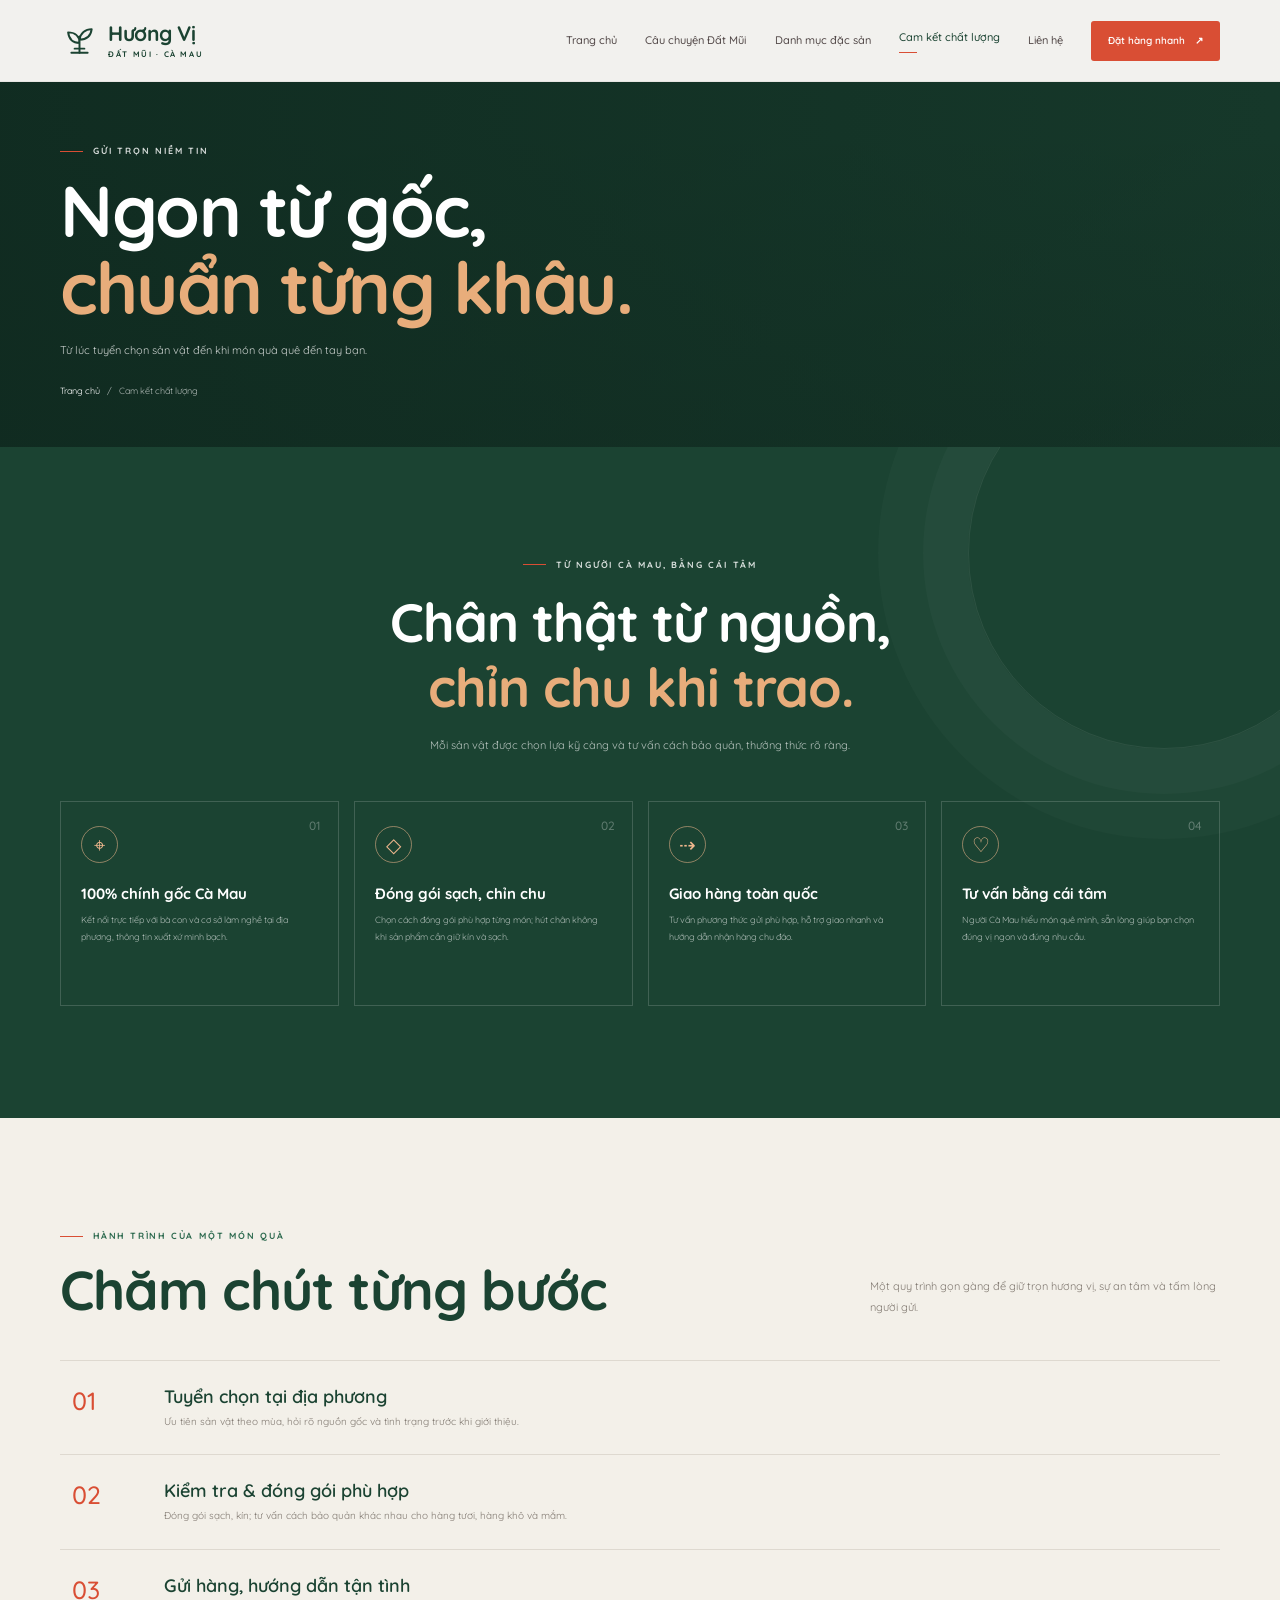
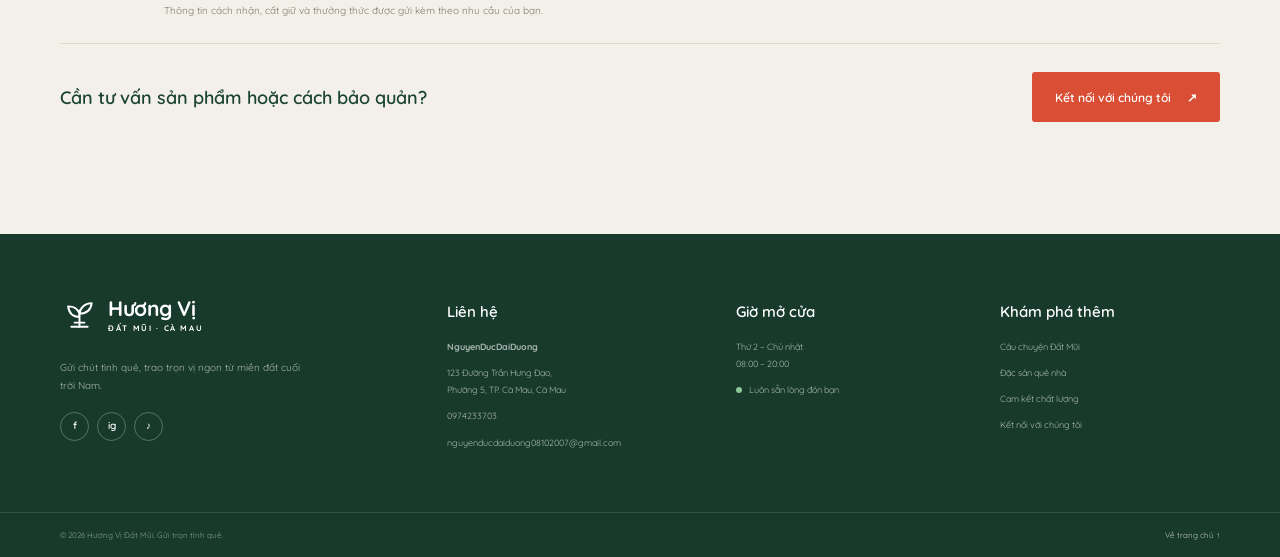
==== quality.html @ 9d228eef "tao du an" ====
<!DOCTYPE html>
<html lang="vi">
<head>
  <meta charset="UTF-8"><meta name="viewport" content="width=device-width, initial-scale=1.0"><meta name="theme-color" content="#1b4332">
  <meta name="description" content="Tìm hiểu tiêu chí chọn đặc sản, đóng gói và giao hàng của Hương Vị Đất Mũi.">
  <title>Cam kết chất lượng — Hương Vị Đất Mũi</title>
  <link rel="preconnect" href="https://fonts.googleapis.com"><link rel="preconnect" href="https://fonts.gstatic.com" crossorigin>
  <link href="https://fonts.googleapis.com/css2?family=Quicksand:wght@400;500;600;700&display=swap" rel="stylesheet">
  <link rel="stylesheet" href="Styles/style.css"><script src="Scripts/script.js" defer></script>
</head>
<body>
  <a class="skip-link" href="#main-content">Bỏ qua điều hướng</a>
  <header class="site-header" id="top"><div class="container header-inner">
    <a class="brand" href="index.html" aria-label="Hương Vị Đất Mũi - Trang chủ"><span class="brand-mark" aria-hidden="true"><svg viewBox="0 0 48 48" fill="none"><path d="M24 39V19M24 27c-8 0-13-5-14-13 8 0 14 4 14 13ZM24 23c1-8 7-13 15-13-1 8-6 13-15 13Z" stroke="currentColor" stroke-width="2.4" stroke-linecap="round" stroke-linejoin="round"/><path d="M14 39h20M18 34h12" stroke="currentColor" stroke-width="2.4" stroke-linecap="round"/></svg></span><span class="brand-copy"><strong>Hương Vị</strong><small>ĐẤT MŨI · CÀ MAU</small></span></a>
    <button class="menu-toggle" type="button" aria-label="Mở menu điều hướng" aria-expanded="false" aria-controls="primary-navigation"><span></span><span></span><span></span></button>
    <nav class="primary-nav" id="primary-navigation" aria-label="Điều hướng chính"><a href="index.html" data-nav="home">Trang chủ</a><a href="story.html" data-nav="story">Câu chuyện Đất Mũi</a><a href="products.html" data-nav="products">Danh mục đặc sản</a><a href="quality.html" data-nav="quality">Cam kết chất lượng</a><a href="contact.html" data-nav="contact">Liên hệ</a><a class="button button-small button-accent nav-cta" href="contact.html">Đặt hàng nhanh <span aria-hidden="true">↗</span></a></nav>
  </div></header>
  <main id="main-content">
    <section class="page-banner quality-banner"><div class="container page-banner-content"><p class="eyebrow eyebrow-light"><span></span> GỬI TRỌN NIỀM TIN</p><h1>Ngon từ gốc,<br><em>chuẩn từng khâu.</em></h1><p>Từ lúc tuyển chọn sản vật đến khi món quà quê đến tay bạn.</p><div class="breadcrumbs"><a href="index.html">Trang chủ</a><span> / </span><span>Cam kết chất lượng</span></div></div></section>
    <section class="promise-section section-pad"><div class="container">
      <div class="promise-heading reveal"><p class="eyebrow eyebrow-light"><span></span> TỪ NGƯỜI CÀ MAU, BẰNG CÁI TÂM</p><h2>Chân thật từ nguồn,<br><em>chỉn chu khi trao.</em></h2><p>Mỗi sản vật được chọn lựa kỹ càng và tư vấn cách bảo quản, thưởng thức rõ ràng.</p></div>
      <div class="promise-grid">
        <article class="promise-card reveal"><span class="promise-number">01</span><span class="promise-icon" aria-hidden="true">⌖</span><h3>100% chính gốc Cà Mau</h3><p>Kết nối trực tiếp với bà con và cơ sở làm nghề tại địa phương, thông tin xuất xứ minh bạch.</p></article>
        <article class="promise-card reveal"><span class="promise-number">02</span><span class="promise-icon" aria-hidden="true">◇</span><h3>Đóng gói sạch, chỉn chu</h3><p>Chọn cách đóng gói phù hợp từng món; hút chân không khi sản phẩm cần giữ kín và sạch.</p></article>
        <article class="promise-card reveal"><span class="promise-number">03</span><span class="promise-icon" aria-hidden="true">⇢</span><h3>Giao hàng toàn quốc</h3><p>Tư vấn phương thức gửi phù hợp, hỗ trợ giao nhanh và hướng dẫn nhận hàng chu đáo.</p></article>
        <article class="promise-card reveal"><span class="promise-number">04</span><span class="promise-icon" aria-hidden="true">♡</span><h3>Tư vấn bằng cái tâm</h3><p>Người Cà Mau hiểu món quê mình, sẵn lòng giúp bạn chọn đúng vị ngon và đúng nhu cầu.</p></article>
      </div>
    </div></section>
    <section class="packing-section section-pad"><div class="container">
      <div class="section-heading reveal"><div><p class="eyebrow"><span></span> HÀNH TRÌNH CỦA MỘT MÓN QUÀ</p><h2>Chăm chút từng bước</h2></div><p class="section-intro">Một quy trình gọn gàng để giữ trọn hương vị, sự an tâm và tấm lòng người gửi.</p></div>
      <div class="packing-steps">
        <article class="packing-step reveal"><span>01</span><div><h3>Tuyển chọn tại địa phương</h3><p>Ưu tiên sản vật theo mùa, hỏi rõ nguồn gốc và tình trạng trước khi giới thiệu.</p></div></article>
        <article class="packing-step reveal"><span>02</span><div><h3>Kiểm tra &amp; đóng gói phù hợp</h3><p>Đóng gói sạch, kín; tư vấn cách bảo quản khác nhau cho hàng tươi, hàng khô và mắm.</p></div></article>
        <article class="packing-step reveal"><span>03</span><div><h3>Gửi hàng, hướng dẫn tận tình</h3><p>Thông tin cách nhận, cất giữ và thưởng thức được gửi kèm theo nhu cầu của bạn.</p></div></article>
      </div>
      <div class="quality-cta reveal"><p>Cần tư vấn sản phẩm hoặc cách bảo quản?</p><a class="button button-accent" href="contact.html">Kết nối với chúng tôi <span aria-hidden="true">↗</span></a></div>
    </div></section>
  </main>
  <footer class="site-footer"><div class="container footer-main">
    <div class="footer-brand"><a class="brand brand-footer" href="index.html"><span class="brand-mark" aria-hidden="true"><svg viewBox="0 0 48 48" fill="none"><path d="M24 39V19M24 27c-8 0-13-5-14-13 8 0 14 4 14 13ZM24 23c1-8 7-13 15-13-1 8-6 13-15 13Z" stroke="currentColor" stroke-width="2.4" stroke-linecap="round" stroke-linejoin="round"/><path d="M14 39h20M18 34h12" stroke="currentColor" stroke-width="2.4" stroke-linecap="round"/></svg></span><span class="brand-copy"><strong>Hương Vị</strong><small>ĐẤT MŨI · CÀ MAU</small></span></a><p>Gửi chút tình quê, trao trọn vị ngon từ miền đất cuối trời Nam.</p><div class="social-links" aria-label="Mạng xã hội"><a href="https://www.facebook.com/" aria-label="Facebook" target="_blank" rel="noopener noreferrer">f</a><a href="https://www.instagram.com/" aria-label="Instagram" target="_blank" rel="noopener noreferrer">ig</a><a href="https://www.tiktok.com/" aria-label="TikTok" target="_blank" rel="noopener noreferrer">♪</a></div></div>
    <div class="footer-info"><h3>Liên hệ</h3><p><strong>NguyenDucDaiDuong</strong></p><p>123 Đường Trần Hưng Đạo,<br>Phường 5, TP. Cà Mau, Cà Mau</p><a href="tel:0974233703">0974233703</a><a href="mailto:nguyenducdaiduong08102007@gmail.com">nguyenducdaiduong08102007@gmail.com</a></div><div class="footer-info"><h3>Giờ mở cửa</h3><p>Thứ 2 – Chủ nhật<br>08:00 – 20:00</p><span class="open-status"><i></i> Luôn sẵn lòng đón bạn</span></div>
    <div class="footer-info footer-links"><h3>Khám phá thêm</h3><a href="story.html">Câu chuyện Đất Mũi</a><a href="products.html">Đặc sản quê nhà</a><a href="quality.html">Cam kết chất lượng</a><a href="contact.html">Kết nối với chúng tôi</a></div>
  </div><div class="footer-bottom"><div class="container"><span>© <span class="current-year">2026</span> Hương Vị Đất Mũi. Gửi trọn tình quê.</span><a href="index.html">Về trang chủ ↑</a></div></div></footer>
</body>
</html>
---- Styles/style.css ----
:root {
  --forest: #1b4332;
  --forest-mid: #2d6a4f;
  --forest-light: #e9f0e9;
  --accent: #d94e34;
  --accent-dark: #bd3d28;
  --cream: #faf8f5;
  --paper: #fffdfa;
  --ink: #3d2c2e;
  --muted: #827a72;
  --line: #e9e3da;
  --serif: "Quicksand", sans-serif;
  --sans: "Quicksand", sans-serif;
  --container: 1160px;
}

* { box-sizing: border-box; }
html { scroll-behavior: smooth; scroll-padding-top: 84px; }
body { margin: 0; background: var(--cream); color: var(--ink); font-family: var(--sans); font-size: 14px; line-height: 1.75; -webkit-font-smoothing: antialiased; }
body.modal-open { overflow: hidden; }
img { display: block; max-width: 100%; }
a { color: inherit; text-decoration: none; }
button, input, select, textarea { font: inherit; }
button, a { -webkit-tap-highlight-color: transparent; }
button:focus-visible, a:focus-visible, input:focus-visible, select:focus-visible, textarea:focus-visible { outline: 3px solid rgba(217, 78, 52, .45); outline-offset: 3px; }
.container { width: min(var(--container), calc(100% - 64px)); margin-inline: auto; }
.section-pad { padding-block: 112px; }
.skip-link { position: fixed; top: 10px; left: 10px; z-index: 200; padding: 10px 16px; transform: translateY(-150%); color: white; background: var(--forest); border-radius: 4px; }
.skip-link:focus { transform: translateY(0); }

.site-header { position: fixed; z-index: 30; inset: 0 0 auto; height: 82px; background: rgba(250, 248, 245, .97); border-bottom: 1px solid rgba(61, 44, 46, .06); transition: background .3s ease, box-shadow .3s ease, height .3s ease; }
.site-header.is-scrolled { height: 72px; background: rgba(250, 248, 245, .97); box-shadow: 0 6px 28px rgba(27, 67, 50, .09); backdrop-filter: blur(14px); }
.header-inner { height: 100%; display: flex; align-items: center; justify-content: space-between; }
.brand { display: inline-flex; align-items: center; gap: 9px; color: var(--forest); flex-shrink: 0; }
.brand-mark { width: 39px; height: 39px; display: grid; place-items: center; }
.brand-mark svg { width: 100%; height: 100%; }
.brand-copy { display: flex; flex-direction: column; line-height: 1.08; }
.brand-copy strong { font-family: var(--serif); font-size: 21px; font-weight: 700; letter-spacing: -.5px; }
.brand-copy small { margin-top: 5px; font-size: 8px; font-weight: 700; letter-spacing: 1.65px; }
.primary-nav { display: flex; align-items: center; gap: clamp(16px, 2.2vw, 32px); }
.primary-nav > a:not(.button) { color: #514747; font-size: 11px; font-weight: 500; transition: color .2s ease; white-space: nowrap; }
.primary-nav > a:not(.button):hover { color: var(--accent); }
.button { min-height: 50px; display: inline-flex; align-items: center; justify-content: center; gap: 16px; padding: 0 22px; border: 1px solid transparent; border-radius: 3px; font-size: 12px; font-weight: 600; transition: transform .2s ease, background .2s ease, box-shadow .2s ease; cursor: pointer; }
.button:hover { transform: translateY(-2px); box-shadow: 0 8px 20px rgba(40, 35, 29, .13); }
.button-accent { color: white; background: var(--accent); }
.button-accent:hover { background: var(--accent-dark); }
.button-small { min-height: 40px; padding-inline: 16px; font-size: 10px; gap: 10px; }
.menu-toggle { display: none; }

.hero { position: relative; min-height: 680px; height: min(790px, 100svh); max-height: 900px; display: flex; align-items: center; overflow: hidden; color: white; background: #19362d url("https://images.unsplash.com/photo-1470770841072-f978cf4d019e?auto=format&fit=crop&w=2200&q=85") center 52% / cover no-repeat; }
.hero-video, .hero-shade { position: absolute; inset: 0; }
.hero-video { width: 100%; height: 100%; object-fit: cover; object-position: center 52%; transform: scale(1.02); }
.hero-shade { background: linear-gradient(90deg, rgba(14, 33, 27, .79) 0%, rgba(15, 36, 29, .62) 43%, rgba(19, 38, 31, .12) 100%), linear-gradient(0deg, rgba(16, 29, 23, .28), transparent 34%); }
.hero-content { position: relative; z-index: 1; padding-top: 65px; }
.eyebrow { margin: 0 0 19px; display: flex; align-items: center; gap: 10px; color: var(--forest-mid); font-size: 9px; font-weight: 700; letter-spacing: 1.8px; line-height: 1.4; }
.eyebrow > span { display: inline-block; width: 23px; height: 1px; background: var(--accent); }
.eyebrow-light { color: rgba(255,255,255,.82); }
.hero h1 { max-width: 720px; margin: 0; font: 700 clamp(54px, 7.3vw, 92px)/1.08 var(--serif); letter-spacing: -2px; }
.hero h1 em, h2 em { color: #e8ad7b; font-weight: 700; font-style: normal; }
.hero-description { max-width: 500px; margin: 25px 0 30px; color: rgba(255,255,255,.83); font-size: 13px; line-height: 2; }
.hero-actions { display: flex; flex-wrap: wrap; gap: 12px; }
.button-outline-light { color: white; border-color: rgba(255,255,255,.48); background: rgba(255,255,255,.04); }
.button-outline-light:hover { background: rgba(255,255,255,.15); }
.play-icon { font-size: 9px; }
.hero-note { display: flex; align-items: center; gap: 12px; margin-top: 57px; color: rgba(255,255,255,.7); font-size: 10px; letter-spacing: .3px; }
.hero-note-line { width: 37px; height: 1px; background: #e8ad7b; }
.hero-index { position: absolute; right: 4%; bottom: 43px; color: rgba(255,255,255,.68); font-size: 9px; letter-spacing: 2px; writing-mode: vertical-rl; }
.scroll-cue { position: absolute; left: 50%; bottom: 25px; width: 20px; height: 36px; border: 1px solid rgba(255,255,255,.55); border-radius: 20px; }
.scroll-cue span { position: absolute; top: 7px; left: 8px; width: 2px; height: 7px; background: white; animation: scroll-cue 1.5s ease-in-out infinite; }

.story-section { background: var(--cream); }
.story-grid { display: grid; grid-template-columns: 1fr 1fr; gap: clamp(52px, 8vw, 110px); align-items: center; }
.story-visual { position: relative; min-height: 485px; }
.story-image { width: 89%; height: 445px; object-fit: cover; }
.image-stamp { position: absolute; top: 28px; right: 0; width: 122px; height: 132px; display: flex; flex-direction: column; align-items: center; justify-content: center; color: white; background: var(--forest); border: 5px solid var(--cream); outline: 1px solid rgba(255,255,255,.55); outline-offset: -10px; }
.image-stamp span { font-size: 8px; font-weight: 700; letter-spacing: 2px; }
.image-stamp strong { margin: 0; font: 500 44px/.95 var(--serif); }
.image-stamp small { margin-top: 5px; font-size: 7px; line-height: 1.35; letter-spacing: 1px; text-align: center; }
.story-caption { position: absolute; bottom: 2px; left: 32px; display: flex; align-items: center; gap: 9px; padding: 11px 15px; color: var(--ink); background: var(--paper); box-shadow: 0 8px 22px rgba(61,44,46,.08); font-size: 9px; }
.caption-dot { width: 7px; height: 7px; background: var(--accent); border-radius: 50%; }
.story-copy h2, .section-heading h2, .promise-heading h2, .contact-copy h2 { margin: 0; color: var(--forest); font: 700 clamp(36px, 4vw, 52px)/1.2 var(--serif); letter-spacing: -1px; }
.story-copy h2 em, .contact-copy h2 em { color: var(--accent); }
.story-lead { margin: 22px 0 11px; color: var(--ink); font-size: 14px; font-weight: 600; line-height: 1.9; }
.story-copy > p:not(.eyebrow):not(.story-lead) { max-width: 510px; margin: 0; color: var(--muted); font-size: 12px; line-height: 2; }
.text-link { display: inline-flex; align-items: center; gap: 12px; margin-top: 22px; color: var(--forest-mid); font-size: 11px; font-weight: 700; }
.text-link span { color: var(--accent); font-size: 16px; transition: transform .2s ease; }
.text-link:hover span { transform: translateX(5px); }
.story-facts { display: flex; gap: clamp(22px, 4vw, 49px); margin-top: 34px; padding-top: 22px; border-top: 1px solid var(--line); }
.story-facts div { display: flex; flex-direction: column; }
.story-facts strong { color: var(--forest); font: 600 23px var(--serif); }
.story-facts span { margin-top: 3px; color: var(--muted); font-size: 9px; }

.products-section { background: #f3f0e9; }
.section-heading { display: flex; align-items: end; justify-content: space-between; gap: 40px; }
.section-heading .eyebrow { margin-bottom: 14px; }
.section-heading h2 { font-size: clamp(38px, 4.5vw, 55px); }
.section-intro { max-width: 350px; margin: 0 0 5px; color: var(--muted); font-size: 11px; line-height: 1.9; }
.filter-row { display: flex; align-items: center; flex-wrap: wrap; gap: 7px; margin: 35px 0 27px; padding-bottom: 15px; border-bottom: 1px solid #ded9d0; }
.filter-button { display: inline-flex; align-items: center; gap: 8px; min-height: 38px; padding: 0 15px; color: #746b63; border: 1px solid transparent; border-radius: 30px; background: transparent; font-size: 10px; font-weight: 600; cursor: pointer; transition: .2s ease; }
.filter-button:hover { color: var(--forest); background: rgba(255,255,255,.65); }
.filter-button.is-active { color: var(--forest); border-color: #b7c8b7; background: #fffdfa; }
.filter-button span { color: #a3998e; font-size: 9px; }
.product-grid { display: grid; grid-template-columns: repeat(4, minmax(0, 1fr)); gap: 20px; }
.product-card { min-width: 0; overflow: hidden; background: var(--paper); transition: transform .3s ease, box-shadow .3s ease; animation: card-enter .38s ease both; }
.product-card:hover { transform: translateY(-6px); box-shadow: 0 16px 35px rgba(61,44,46,.11); }
.product-image-wrap { position: relative; height: 206px; overflow: hidden; background: #e8e3d8; }
.product-image { width: 100%; height: 100%; object-fit: cover; transition: transform .6s cubic-bezier(.2,.8,.2,1); }
.product-card:hover .product-image { transform: scale(1.06); }
.product-badge { position: absolute; top: 12px; left: 12px; padding: 5px 9px; color: var(--forest); background: rgba(255,253,250,.94); font-size: 8px; font-weight: 700; letter-spacing: .2px; }
.product-content { padding: 16px 17px 17px; }
.product-category { margin: 0 0 6px; color: var(--forest-mid); font-size: 8px; font-weight: 700; letter-spacing: 1px; text-transform: uppercase; }
.product-content h3 { min-height: 46px; margin: 0; color: var(--ink); font: 700 17px/1.35 var(--serif); }
.product-description { min-height: 42px; margin: 8px 0 14px; color: var(--muted); font-size: 9px; line-height: 1.8; }
.product-card-bottom { display: flex; align-items: center; justify-content: space-between; gap: 8px; padding-top: 12px; border-top: 1px solid #eee9e2; }
.product-price { color: var(--accent); font-size: 11px; font-weight: 700; white-space: nowrap; }
.detail-button { padding: 0; color: var(--forest); border: 0; background: transparent; font-size: 9px; font-weight: 700; cursor: pointer; transition: color .2s ease; white-space: nowrap; }
.detail-button:hover { color: var(--accent); }
.detail-button span { margin-left: 4px; color: var(--accent); }
.catalog-note { margin: 22px 0 0; color: #958b80; font-size: 9px; text-align: center; }

.promise-section { position: relative; overflow: hidden; color: white; background: var(--forest); }
.promise-section::after { position: absolute; top: -90px; right: -80px; width: 390px; height: 390px; border: 1px solid rgba(255,255,255,.08); border-radius: 50%; box-shadow: 0 0 0 45px rgba(255,255,255,.025), 0 0 0 90px rgba(255,255,255,.02); content: ""; pointer-events: none; }
.promise-heading { position: relative; z-index: 1; max-width: 630px; margin: 0 auto 46px; text-align: center; }
.promise-heading .eyebrow { justify-content: center; }
.promise-heading h2 { color: white; font-size: clamp(38px, 4.5vw, 54px); }
.promise-heading h2 em { color: #e8ad7b; }
.promise-heading > p:last-child { max-width: 480px; margin: 16px auto 0; color: rgba(255,255,255,.67); font-size: 11px; }
.promise-grid { position: relative; z-index: 1; display: grid; grid-template-columns: repeat(4, 1fr); gap: 15px; }
.promise-card { position: relative; min-height: 205px; padding: 24px 20px 20px; border: 1px solid rgba(255,255,255,.16); transition: background .25s ease, transform .25s ease; }
.promise-card:hover { transform: translateY(-4px); background: rgba(255,255,255,.07); }
.promise-number { position: absolute; top: 16px; right: 17px; color: rgba(255,255,255,.3); font: 500 12px var(--serif); }
.promise-icon { display: grid; width: 37px; height: 37px; place-items: center; margin-bottom: 21px; color: #efb78d; border: 1px solid rgba(239,183,141,.55); border-radius: 50%; font: 20px var(--serif); }
.promise-card h3 { margin: 0 0 8px; color: white; font: 700 15px var(--serif); }
.promise-card p { margin: 0; color: rgba(255,255,255,.64); font-size: 9px; line-height: 1.9; }

.contact-section { background: var(--cream); }
.contact-grid { display: grid; grid-template-columns: 1fr .85fr; gap: clamp(55px, 10vw, 130px); align-items: start; }
.contact-copy { padding-top: 17px; }
.contact-copy h2 { font-size: clamp(39px, 4.4vw, 55px); }
.contact-intro { max-width: 390px; margin: 19px 0 28px; color: var(--muted); font-size: 11px; line-height: 2; }
.contact-hotline { display: inline-flex; align-items: center; gap: 13px; color: var(--forest); }
.contact-person { display: flex; flex-direction: column; gap: 3px; margin-bottom: 15px; color: var(--forest); }
.contact-person small { color: var(--muted); font-size: 8px; font-weight: 700; letter-spacing: 1.3px; }
.contact-person strong { font: 700 16px var(--sans); }
.phone-icon { width: 42px; height: 42px; display: grid; place-items: center; color: var(--accent); border: 1px solid #e8c7bd; border-radius: 50%; font-size: 16px; }
.contact-hotline span:last-child { display: flex; flex-direction: column; line-height: 1.4; }
.contact-hotline small { color: var(--muted); font-size: 8px; font-weight: 700; letter-spacing: 1.3px; }
.contact-hotline strong { margin-top: 3px; font: 600 20px var(--serif); }
.contact-hours { display: flex; align-items: center; gap: 9px; margin: 21px 0 0 3px; color: var(--muted); font-size: 9px; }
.contact-hours span { color: var(--accent); font-size: 16px; }
.contact-form { padding: 32px; background: var(--paper); box-shadow: 0 14px 45px rgba(61,44,46,.07); }
.form-heading h3 { margin: 0; color: var(--forest); font: 700 23px var(--serif); }
.form-heading p { margin: 5px 0 23px; color: var(--muted); font-size: 9px; }
.form-field { margin-bottom: 15px; }
.form-field label { display: block; margin-bottom: 6px; color: var(--ink); font-size: 9px; font-weight: 700; }
.form-field label > span:not(.optional) { color: var(--accent); }
.form-field .optional { color: #a2998f; font-weight: 400; }
.form-field input, .form-field select, .form-field textarea { width: 100%; min-height: 43px; padding: 10px 12px; color: var(--ink); border: 1px solid #e9e3da; border-radius: 2px; background: #fffdfa; font-size: 10px; outline: none; transition: border-color .2s ease, box-shadow .2s ease; }
.form-field textarea { min-height: 78px; resize: vertical; }
.form-field input::placeholder, .form-field textarea::placeholder { color: #aaa197; }
.form-field input:focus, .form-field select:focus, .form-field textarea:focus { border-color: var(--forest-mid); box-shadow: 0 0 0 3px rgba(45,106,79,.09); }
.form-field input[aria-invalid="true"] { border-color: var(--accent); }
.field-error { display: block; min-height: 0; margin-top: 4px; color: var(--accent); font-size: 9px; }
.field-error:not(:empty) { min-height: 14px; }
.form-submit { width: 100%; margin-top: 1px; }
.form-privacy { margin: 11px 0 0; color: #a2998f; font-size: 8px; text-align: center; }

.site-footer { color: rgba(255,255,255,.72); background: #173a2c; }
.footer-main { display: grid; grid-template-columns: 1.4fr 1fr .9fr .9fr; gap: 45px; padding-block: 61px 52px; }
.brand-footer { color: white; }
.footer-brand > p { max-width: 245px; margin: 17px 0; color: rgba(255,255,255,.62); font-size: 10px; line-height: 1.8; }
.social-links { display: flex; gap: 8px; }
.social-links a { width: 29px; height: 29px; display: grid; place-items: center; color: white; border: 1px solid rgba(255,255,255,.28); border-radius: 50%; font-size: 10px; font-weight: 600; transition: background .2s ease, border-color .2s ease; }
.social-links a:hover { border-color: var(--accent); background: var(--accent); }
.footer-info h3 { margin: 7px 0 17px; color: white; font: 600 15px var(--serif); }
.footer-info p, .footer-info a, .footer-info > span { display: block; margin: 0 0 9px; color: rgba(255,255,255,.63); font-size: 9px; line-height: 1.9; }
.footer-info a:hover { color: white; }
.open-status { display: flex !important; align-items: center; gap: 7px; }
.open-status i { width: 6px; height: 6px; background: #8bc797; border-radius: 50%; }
.footer-bottom { border-top: 1px solid rgba(255,255,255,.12); }
.footer-bottom .container { display: flex; justify-content: space-between; gap: 20px; padding-block: 15px; color: rgba(255,255,255,.49); font-size: 8px; }
.footer-bottom a { color: rgba(255,255,255,.7); }

.modal { position: fixed; z-index: 100; inset: 0; display: grid; place-items: center; padding: 24px; visibility: hidden; opacity: 0; transition: opacity .25s ease, visibility .25s ease; }
.modal.is-open { visibility: visible; opacity: 1; }
.modal-backdrop { position: absolute; inset: 0; background: rgba(14,26,21,.72); backdrop-filter: blur(4px); }
.modal-panel { position: relative; display: grid; grid-template-columns: .9fr 1.1fr; width: min(860px, 100%); max-height: min(700px, calc(100vh - 48px)); overflow: auto; background: var(--paper); box-shadow: 0 25px 90px rgba(0,0,0,.25); transform: translateY(16px); transition: transform .25s ease; }
.modal.is-open .modal-panel { transform: translateY(0); }
.modal-close { position: absolute; z-index: 2; top: 12px; right: 12px; width: 35px; height: 35px; display: grid; place-items: center; padding: 0; color: var(--ink); border: 0; border-radius: 50%; background: rgba(255,253,250,.94); font-size: 25px; cursor: pointer; }
.modal-image-wrap { min-height: 100%; background: #e8e3d8; }
.modal-image { width: 100%; height: 100%; min-height: 540px; object-fit: cover; }
.modal-content { position: relative; padding: 38px 38px 34px; }
.modal-content .eyebrow { margin-bottom: 13px; }
.modal-badge { position: static; display: inline-block; }
.modal-content h2 { margin: 12px 0 5px; color: var(--forest); font: 600 32px/1.2 var(--serif); }
.modal-price { margin: 0 0 13px; color: var(--accent); font-weight: 700; }
.modal-description, .modal-detail-block p { margin: 0; color: var(--muted); font-size: 10px; line-height: 1.9; }
.modal-detail-block { margin-top: 17px; }
.modal-detail-block h3 { margin: 0 0 4px; color: var(--forest); font: 600 14px var(--serif); }
.modal-contact { margin-top: 23px; }
.toast { position: fixed; z-index: 120; right: 25px; bottom: 25px; display: flex; align-items: center; gap: 11px; max-width: calc(100% - 40px); padding: 14px 19px; color: white; background: var(--forest); box-shadow: 0 10px 30px rgba(27,67,50,.22); font-size: 11px; opacity: 0; visibility: hidden; transform: translateY(15px); transition: .25s ease; }
.toast.is-visible { opacity: 1; visibility: visible; transform: translateY(0); }
.toast-check { width: 21px; height: 21px; display: grid; place-items: center; color: var(--forest); border-radius: 50%; background: #c4dfc8; font-size: 12px; }
.js-enabled .reveal { opacity: 1; transform: translateY(8px); transition: transform .65s ease; }
.js-enabled .reveal.is-visible { transform: translateY(0); }

@keyframes hero-zoom { from { transform: scale(1.08); } to { transform: scale(1.02); } }
@keyframes scroll-cue { 0%, 100% { transform: translateY(0); opacity: 1; } 70% { transform: translateY(10px); opacity: .25; } }
@keyframes card-enter { from { opacity: 0; transform: translateY(10px); } to { opacity: 1; transform: translateY(0); } }

@media (min-width: 1500px) { .hero { height: 850px; } }
@media (max-width: 1050px) {
  .container { width: min(var(--container), calc(100% - 48px)); }
  .primary-nav { gap: 15px; }
  .primary-nav > a:not(.button) { font-size: 10px; }
  .brand-copy strong { font-size: 19px; }
  .product-grid { grid-template-columns: repeat(3, minmax(0, 1fr)); }
  .footer-main { gap: 28px; }
}
@media (max-width: 780px) {
  .container { width: calc(100% - 40px); }
  .section-pad { padding-block: 78px; }
  .site-header, .site-header.is-scrolled { height: 70px; }
  .menu-toggle { position: relative; z-index: 32; width: 42px; height: 42px; display: flex; flex-direction: column; align-items: center; justify-content: center; gap: 5px; padding: 0; border: 1px solid var(--line); background: transparent; cursor: pointer; }
  .menu-toggle span { width: 18px; height: 1.5px; background: var(--forest); transition: transform .2s ease, opacity .2s ease; }
  .menu-toggle[aria-expanded="true"] span:first-child { transform: translateY(6.5px) rotate(45deg); }
  .menu-toggle[aria-expanded="true"] span:nth-child(2) { opacity: 0; }
  .menu-toggle[aria-expanded="true"] span:last-child { transform: translateY(-6.5px) rotate(-45deg); }
  .primary-nav { position: absolute; top: 70px; right: 0; left: 0; display: flex; flex-direction: column; align-items: stretch; gap: 0; padding: 8px 20px 22px; background: var(--cream); box-shadow: 0 14px 20px rgba(27,67,50,.1); visibility: hidden; opacity: 0; transform: translateY(-8px); transition: .22s ease; }
  .primary-nav.is-open { visibility: visible; opacity: 1; transform: translateY(0); }
  .primary-nav > a:not(.button) { padding: 12px 2px; border-bottom: 1px solid var(--line); font-size: 12px; }
  .primary-nav .nav-cta { margin-top: 15px; }
  .hero { min-height: 670px; height: 88svh; }
  .hero-content { padding-top: 50px; }
  .hero h1 { font-size: clamp(55px, 10vw, 78px); }
  .story-grid { grid-template-columns: 1fr; gap: 45px; }
  .story-visual { width: min(540px, 100%); min-height: 430px; margin-inline: auto; }
  .story-image { height: 400px; }
  .story-copy { max-width: 620px; }
  .section-heading { align-items: start; flex-direction: column; gap: 13px; }
  .section-intro { max-width: 520px; }
  .product-grid { grid-template-columns: repeat(2, minmax(0, 1fr)); gap: 15px; }
  .promise-grid { grid-template-columns: repeat(2, 1fr); }
  .contact-grid { grid-template-columns: 1fr; gap: 36px; }
  .contact-copy { padding-top: 0; }
  .contact-form { width: min(600px, 100%); }
  .footer-main { grid-template-columns: repeat(2, 1fr); gap: 35px; }
}
@media (max-width: 520px) {
  .container { width: calc(100% - 36px); }
  .section-pad { padding-block: 65px; }
  .brand-mark { width: 35px; height: 35px; }
  .brand-copy strong { font-size: 18px; }
  .brand-copy small { font-size: 7px; }
  .hero { min-height: 650px; height: 89svh; max-height: 760px; }
  .hero-video { object-position: 57% center; }
  .hero-shade { background: linear-gradient(90deg, rgba(14,33,27,.82), rgba(15,36,29,.57)), linear-gradient(0deg, rgba(16,29,23,.32), transparent 40%); }
  .hero-content { padding-top: 50px; }
  .eyebrow { font-size: 8px; letter-spacing: 1.35px; }
  .hero h1 { font-size: clamp(48px, 12.5vw, 66px); letter-spacing: -1.5px; }
  .hero-description { max-width: 410px; font-size: 11px; }
  .hero-actions { align-items: stretch; flex-direction: column; max-width: 280px; }
  .hero-actions .button { min-height: 47px; }
  .hero-note { margin-top: 36px; font-size: 8px; }
  .hero-index, .scroll-cue { display: none; }
  .story-visual { min-height: 355px; }
  .story-image { width: 91%; height: 330px; }
  .image-stamp { top: 20px; width: 95px; height: 108px; }
  .image-stamp strong { font-size: 36px; }
  .story-caption { bottom: 0; left: 14px; padding: 9px 10px; font-size: 8px; }
  .story-copy h2, .section-heading h2, .promise-heading h2, .contact-copy h2 { font-size: 39px; }
  .story-facts { justify-content: space-between; gap: 12px; }
  .story-facts strong { font-size: 20px; }
  .story-facts span { font-size: 8px; }
  .filter-row { gap: 3px; margin-top: 23px; }
  .filter-button { min-height: 35px; padding-inline: 10px; font-size: 9px; }
  .product-grid { gap: 10px; }
  .product-image-wrap { height: 150px; }
  .product-content { padding: 12px 11px; }
  .product-content h3 { min-height: 42px; font-size: 14px; }
  .product-description { min-height: 48px; margin: 6px 0 10px; font-size: 8px; }
  .product-badge { top: 8px; left: 8px; padding: 4px 6px; font-size: 7px; }
  .product-card-bottom { align-items: flex-start; flex-direction: column; gap: 5px; padding-top: 9px; }
  .product-price { font-size: 10px; }
  .detail-button { font-size: 8px; }
  .promise-grid { gap: 9px; }
  .promise-card { min-height: 190px; padding: 17px 13px; }
  .promise-icon { margin-bottom: 15px; }
  .promise-card h3 { font-size: 13px; }
  .promise-card p { font-size: 8px; }
  .contact-form { padding: 23px 18px; }
  .footer-main { grid-template-columns: 1fr 1fr; gap: 27px 19px; padding-block: 48px 39px; }
  .footer-brand { grid-column: 1 / -1; }
  .footer-info h3 { font-size: 13px; }
  .footer-info p, .footer-info a, .footer-info > span { font-size: 8px; }
  .footer-bottom .container { align-items: flex-start; flex-direction: column; gap: 5px; }
  .modal { padding: 12px; }
  .modal-panel { display: block; max-height: calc(100vh - 24px); }
  .modal-image-wrap { height: 215px; min-height: 0; }
  .modal-image { height: 215px; min-height: 0; }
  .modal-content { padding: 24px 22px; }
  .modal-content h2 { font-size: 27px; }
  .modal-close { top: 9px; right: 9px; }
  .toast { right: 12px; bottom: 12px; left: 12px; max-width: none; font-size: 10px; }
}
@media (prefers-reduced-motion: reduce) {
  *, *::before, *::after { scroll-behavior: auto !important; animation-duration: .01ms !important; animation-iteration-count: 1 !important; transition-duration: .01ms !important; }
  .js-enabled .reveal, .js-enabled .reveal.is-visible { animation: none; opacity: 1; transform: none; }
}

.primary-nav > a.is-current:not(.button) { color: var(--forest); }
.primary-nav > a.is-current:not(.button)::after { display: block; width: 18px; height: 1px; margin-top: 4px; background: var(--accent); content: ""; }
.product-image-wrap { display: block; }
.product-content h3 a { transition: color .2s ease; }
.product-content h3 a:hover { color: var(--forest-mid); }
.detail-button { display: inline-flex; align-items: center; }
.detail-button:hover { color: var(--accent); }

.page-banner { position: relative; min-height: 340px; display: flex; align-items: center; overflow: hidden; color: white; background-color: var(--forest); background-position: center 50%; background-size: cover; }
.page-banner::before { position: absolute; inset: 0; background: linear-gradient(90deg, rgba(15, 41, 31, .88), rgba(15, 41, 31, .42)), linear-gradient(0deg, rgba(17, 35, 28, .27), transparent 70%); content: ""; }
.story-banner { background-image: url("https://images.unsplash.com/photo-1518837695005-2083093ee35b?auto=format&fit=crop&w=1800&q=85"); }
.products-banner { background-image: url("../Images/cuaCaMau.jpg"); }
.quality-banner { background-image: url("https://images.unsplash.com/photo-1470770841072-f978cf4d019e?auto=format&fit=crop&w=1800&q=85"); }
.contact-banner { background-image: url("https://images.unsplash.com/photo-1500375592092-40eb2168fd21?auto=format&fit=crop&w=1800&q=85"); }
.page-banner-content { position: relative; z-index: 1; padding-block: 145px 48px; }
.page-banner .eyebrow { margin-bottom: 14px; }
.page-banner h1 { margin: 0; font: 700 clamp(47px, 6vw, 72px)/1.07 var(--serif); letter-spacing: -1.5px; }
.page-banner h1 em { color: #e8ad7b; font-weight: 700; font-style: normal; }
.page-banner-content > p:not(.eyebrow) { max-width: 470px; margin: 15px 0 0; color: rgba(255,255,255,.78); font-size: 11px; }
.breadcrumbs { display: flex; gap: 7px; margin-top: 23px; color: rgba(255,255,255,.67); font-size: 9px; }
.breadcrumbs a { color: white; }
.breadcrumbs a:hover { color: #e8ad7b; }
.products-section .product-grid { margin-top: 0; }
.story-section .story-copy > p:not(.eyebrow):not(.story-lead) + p:not(.eyebrow):not(.story-lead) { margin-top: 12px; }
.story-landscape { position: relative; min-height: 365px; display: flex; align-items: center; overflow: hidden; color: white; background: linear-gradient(90deg, rgba(18,50,37,.9), rgba(18,50,37,.46)), url("https://images.unsplash.com/photo-1500375592092-40eb2168fd21?auto=format&fit=crop&w=1800&q=85") center 48% / cover; }
.story-landscape-inner { padding-block: 66px; }
.story-landscape h2, .home-cta h2 { margin: 0; color: white; font: 700 clamp(38px, 4.5vw, 53px)/1.15 var(--serif); }
.story-landscape h2 em, .home-cta h2 em { color: #e8ad7b; }
.story-landscape-inner > p:not(.eyebrow) { max-width: 480px; margin: 14px 0 20px; color: rgba(255,255,255,.73); font-size: 10px; }

.home-intro { background: var(--cream); }
.home-intro-grid { display: grid; grid-template-columns: 1fr .8fr; align-items: center; gap: 80px; }
.home-intro h2 { margin: 0; color: var(--forest); font: 700 clamp(38px, 4.5vw, 54px)/1.18 var(--serif); }
.home-intro h2 em { color: var(--accent); }
.home-intro-copy > p { margin: 0; color: var(--muted); font-size: 11px; line-height: 2; }
.home-intro-copy .text-link { margin-top: 15px; }
.home-paths { background: #f3f0e9; }
.path-grid { display: grid; grid-template-columns: repeat(3, 1fr); gap: 17px; margin-top: 34px; }
.path-card { position: relative; min-height: 290px; display: flex; flex-direction: column; justify-content: space-between; overflow: hidden; padding: 23px; color: white; background-color: var(--forest); background-position: center; background-size: cover; isolation: isolate; transition: transform .3s ease; }
.path-card::before { position: absolute; z-index: -1; inset: 0; background: linear-gradient(0deg, rgba(17,42,32,.88), rgba(17,42,32,.11)); content: ""; transition: opacity .3s ease; }
.path-card:hover { transform: translateY(-5px); }
.path-card:hover::before { opacity: .8; }
.path-story { background-image: url("https://images.unsplash.com/photo-1518837695005-2083093ee35b?auto=format&fit=crop&w=900&q=80"); }
.path-products { background-image: url("../Images/cuaCaMau.jpg"); }
.path-quality { background-image: url("https://images.unsplash.com/photo-1470770841072-f978cf4d019e?auto=format&fit=crop&w=900&q=80"); }
.path-number { color: rgba(255,255,255,.8); font-size: 8px; font-weight: 700; letter-spacing: 1.4px; }
.path-card > strong { font: 700 29px/1.2 var(--serif); }
.path-arrow { display: flex; align-items: center; justify-content: space-between; padding-top: 10px; border-top: 1px solid rgba(255,255,255,.38); font-size: 9px; }
.path-arrow b { color: #efb78d; font-size: 15px; }
.home-cta { padding-block: 72px; background: var(--forest); }
.home-cta-inner { display: flex; align-items: center; justify-content: space-between; gap: 35px; }
.home-cta .eyebrow { margin-bottom: 12px; }

.packing-section { background: #f3f0e9; }
.packing-steps { margin-top: 37px; border-top: 1px solid #ded9d0; }
.packing-step { display: grid; grid-template-columns: 70px 1fr; gap: 22px; padding: 24px 12px; border-bottom: 1px solid #ded9d0; }
.packing-step > span { color: var(--accent); font: 500 25px var(--serif); }
.packing-step h3 { margin: 0 0 5px; color: var(--forest); font: 600 18px var(--serif); }
.packing-step p { max-width: 680px; margin: 0; color: var(--muted); font-size: 10px; }
.quality-cta { display: flex; align-items: center; justify-content: space-between; gap: 20px; margin-top: 28px; }
.quality-cta > p { margin: 0; color: var(--forest); font: 600 18px var(--serif); }

.contact-address { margin-top: 35px; padding-top: 20px; border-top: 1px solid var(--line); }
.contact-address h3 { margin: 0 0 7px; color: var(--forest); font: 600 17px var(--serif); }
.contact-address p, .contact-address a { display: block; margin: 0 0 6px; color: var(--muted); font-size: 10px; }
.contact-address a:hover { color: var(--accent); }

.detail-crumb { display: flex; gap: 8px; margin-top: 108px; color: #978d82; font-size: 9px; }
.detail-crumb a { color: var(--forest-mid); }
.detail-crumb a:hover { color: var(--accent); }
.product-detail { display: grid; grid-template-columns: 1fr 1fr; gap: clamp(35px, 7vw, 85px); align-items: start; padding-block: 24px 86px; }
.product-detail-image-wrap { position: sticky; top: 100px; height: 520px; overflow: hidden; background: #e8e3d8; }
.product-detail-image { width: 100%; height: 100%; object-fit: cover; }
.product-detail-copy { padding-top: 8px; }
.product-detail-copy .eyebrow { margin-bottom: 12px; }
.detail-badge { position: static; display: inline-block; }
.detail-category { margin: 15px 0 7px; color: var(--forest-mid); font-size: 9px; font-weight: 700; letter-spacing: 1px; text-transform: uppercase; }
.detail-title { margin: 0; color: var(--forest); font: 700 clamp(34px, 4vw, 47px)/1.18 var(--serif); }
.detail-price { margin: 9px 0; color: var(--accent); font-size: 16px; font-weight: 700; }
.detail-description { margin: 0 0 20px; color: var(--muted); font-size: 11px; line-height: 1.9; }
.detail-info { margin-top: 15px; padding-top: 15px; border-top: 1px solid var(--line); }
.detail-info h2 { margin: 0 0 5px; color: var(--forest); font: 600 16px var(--serif); }
.detail-info p { margin: 0; color: var(--muted); font-size: 10px; line-height: 1.9; }
.detail-actions { display: flex; align-items: center; flex-wrap: wrap; gap: 17px; margin-top: 23px; }
.detail-actions .text-link { margin: 0; }
.product-not-found { grid-column: 1 / -1; padding: 60px 20px 85px; text-align: center; }
.product-not-found .eyebrow { justify-content: center; }
.product-not-found h1 { margin: 0; color: var(--forest); font: 600 36px var(--serif); }
.product-not-found > p:not(.eyebrow) { margin: 10px 0 20px; color: var(--muted); font-size: 11px; }
.related-section { background: #f3f0e9; }
.related-links { display: grid; grid-template-columns: repeat(3, 1fr); gap: 15px; margin-top: 25px; }
.related-card { display: grid; grid-template-columns: 75px 1fr 18px; align-items: center; gap: 12px; padding: 10px; background: var(--paper); transition: transform .2s ease, box-shadow .2s ease; }
.related-card:hover { transform: translateY(-3px); box-shadow: 0 9px 24px rgba(61,44,46,.08); }
.related-card img { width: 75px; height: 68px; object-fit: cover; }
.related-card > span { min-width: 0; display: flex; flex-direction: column; }
.related-card small { color: var(--forest-mid); font-size: 7px; text-transform: uppercase; }
.related-card strong { color: var(--ink); font: 600 13px/1.35 var(--serif); }
.related-card > b { color: var(--accent); }

@media (max-width: 780px) {
  .home-intro-grid { grid-template-columns: 1fr; gap: 20px; }
  .path-grid { grid-template-columns: repeat(2, 1fr); }
  .path-card:last-child { grid-column: 1 / -1; min-height: 240px; }
  .product-detail { grid-template-columns: 1fr; }
  .product-detail-image-wrap { position: relative; top: auto; height: 420px; }
  .related-links { grid-template-columns: 1fr; }
}
@media (max-width: 520px) {
  .page-banner { min-height: 320px; }
  .page-banner-content { padding-block: 120px 35px; }
  .page-banner h1 { font-size: 49px; }
  .story-landscape { min-height: 330px; }
  .home-cta-inner, .quality-cta { align-items: flex-start; flex-direction: column; }
  .home-cta { padding-block: 55px; }
  .path-grid { grid-template-columns: 1fr; }
  .path-card, .path-card:last-child { min-height: 235px; grid-column: auto; }
  .packing-step { grid-template-columns: 40px 1fr; gap: 12px; padding-inline: 0; }
  .packing-step h3 { font-size: 16px; }
  .product-detail { padding-bottom: 60px; }
  .product-detail-image-wrap { height: 330px; }
  .detail-crumb { margin-top: 91px; }
  .detail-actions { align-items: flex-start; flex-direction: column; }
}
@media (prefers-reduced-motion: reduce) {
  .js-enabled .reveal, .js-enabled .reveal.is-visible { transition: none; opacity: 1; transform: none; }
  .hero-video { display: none; }
}
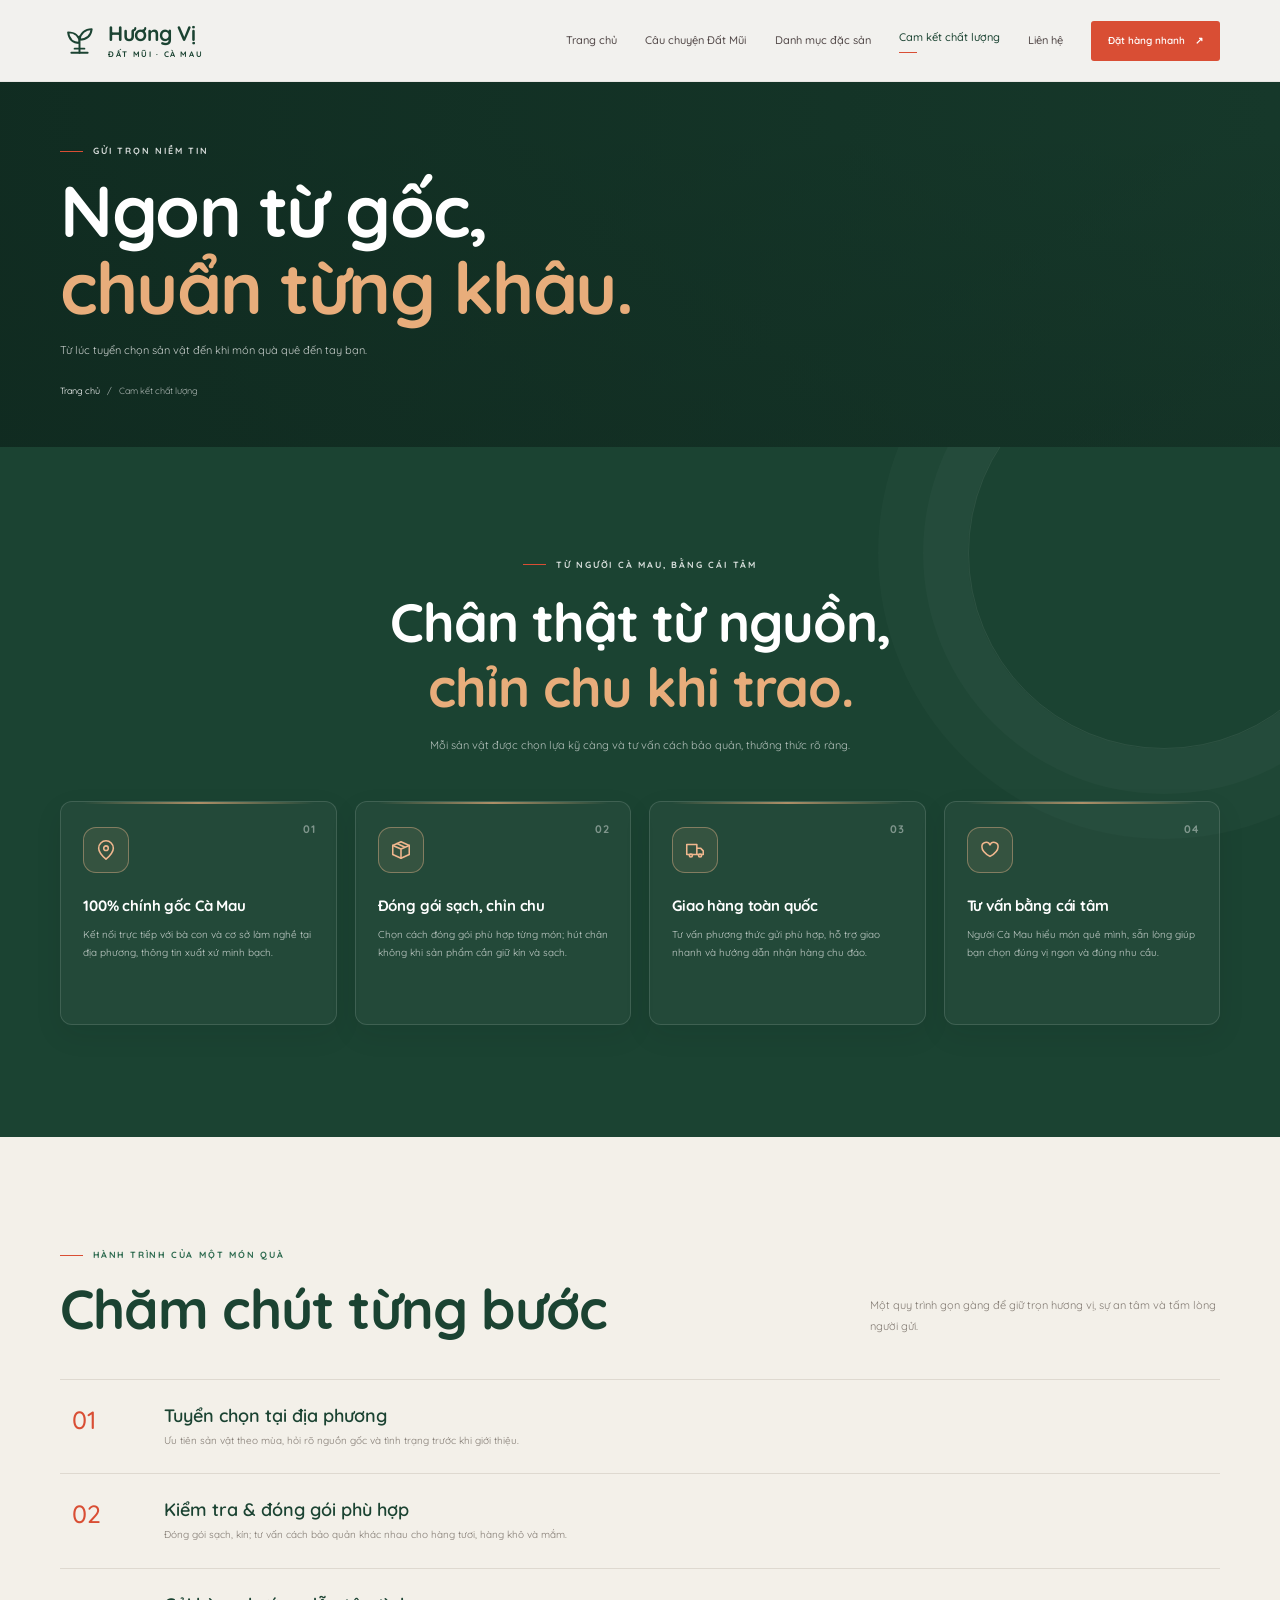
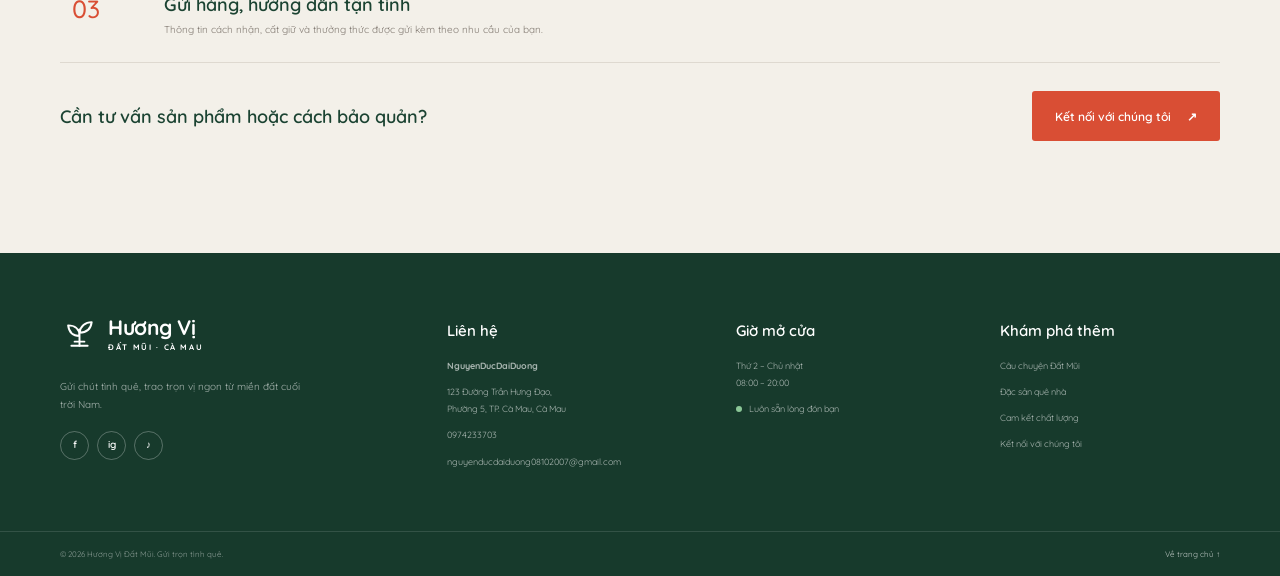
==== commit b16c48fa: "cap nhat" ====
--- a/quality.html
+++ b/quality.html
@@ -20,10 +20,10 @@
     <section class="promise-section section-pad"><div class="container">
       <div class="promise-heading reveal"><p class="eyebrow eyebrow-light"><span></span> TỪ NGƯỜI CÀ MAU, BẰNG CÁI TÂM</p><h2>Chân thật từ nguồn,<br><em>chỉn chu khi trao.</em></h2><p>Mỗi sản vật được chọn lựa kỹ càng và tư vấn cách bảo quản, thưởng thức rõ ràng.</p></div>
       <div class="promise-grid">
-        <article class="promise-card reveal"><span class="promise-number">01</span><span class="promise-icon" aria-hidden="true">⌖</span><h3>100% chính gốc Cà Mau</h3><p>Kết nối trực tiếp với bà con và cơ sở làm nghề tại địa phương, thông tin xuất xứ minh bạch.</p></article>
-        <article class="promise-card reveal"><span class="promise-number">02</span><span class="promise-icon" aria-hidden="true">◇</span><h3>Đóng gói sạch, chỉn chu</h3><p>Chọn cách đóng gói phù hợp từng món; hút chân không khi sản phẩm cần giữ kín và sạch.</p></article>
-        <article class="promise-card reveal"><span class="promise-number">03</span><span class="promise-icon" aria-hidden="true">⇢</span><h3>Giao hàng toàn quốc</h3><p>Tư vấn phương thức gửi phù hợp, hỗ trợ giao nhanh và hướng dẫn nhận hàng chu đáo.</p></article>
-        <article class="promise-card reveal"><span class="promise-number">04</span><span class="promise-icon" aria-hidden="true">♡</span><h3>Tư vấn bằng cái tâm</h3><p>Người Cà Mau hiểu món quê mình, sẵn lòng giúp bạn chọn đúng vị ngon và đúng nhu cầu.</p></article>
+        <article class="promise-card reveal"><span class="promise-number">01</span><span class="promise-icon" aria-hidden="true"><svg viewBox="0 0 24 24" fill="none" stroke="currentColor" stroke-width="1.7" stroke-linecap="round" stroke-linejoin="round"><path d="M20 10c0 5-8 12-8 12S4 15 4 10a8 8 0 1 1 16 0Z"/><circle cx="12" cy="10" r="2.5"/></svg></span><h3>100% chính gốc Cà Mau</h3><p>Kết nối trực tiếp với bà con và cơ sở làm nghề tại địa phương, thông tin xuất xứ minh bạch.</p></article>
+        <article class="promise-card reveal"><span class="promise-number">02</span><span class="promise-icon" aria-hidden="true"><svg viewBox="0 0 24 24" fill="none" stroke="currentColor" stroke-width="1.7" stroke-linecap="round" stroke-linejoin="round"><path d="m3 7 9-4 9 4v10l-9 4-9-4V7Z"/><path d="m3 7 9 4 9-4M12 11v10M7.5 5l9 4"/></svg></span><h3>Đóng gói sạch, chỉn chu</h3><p>Chọn cách đóng gói phù hợp từng món; hút chân không khi sản phẩm cần giữ kín và sạch.</p></article>
+        <article class="promise-card reveal"><span class="promise-number">03</span><span class="promise-icon" aria-hidden="true"><svg viewBox="0 0 24 24" fill="none" stroke="currentColor" stroke-width="1.7" stroke-linecap="round" stroke-linejoin="round"><path d="M3 6h11v11H3zM14 10h4l3 3v4h-7z"/><circle cx="7.5" cy="18" r="1.7"/><circle cx="17.5" cy="18" r="1.7"/></svg></span><h3>Giao hàng toàn quốc</h3><p>Tư vấn phương thức gửi phù hợp, hỗ trợ giao nhanh và hướng dẫn nhận hàng chu đáo.</p></article>
+        <article class="promise-card reveal"><span class="promise-number">04</span><span class="promise-icon" aria-hidden="true"><svg viewBox="0 0 24 24" fill="none" stroke="currentColor" stroke-width="1.7" stroke-linecap="round" stroke-linejoin="round"><path d="M20.8 8.6c0 5.2-8.8 10.4-8.8 10.4S3.2 13.8 3.2 8.6A4.6 4.6 0 0 1 12 6.4a4.6 4.6 0 0 1 8.8 2.2Z"/></svg></span><h3>Tư vấn bằng cái tâm</h3><p>Người Cà Mau hiểu món quê mình, sẵn lòng giúp bạn chọn đúng vị ngon và đúng nhu cầu.</p></article>
       </div>
     </div></section>
     <section class="packing-section section-pad"><div class="container">
--- a/Styles/style.css
+++ b/Styles/style.css
@@ -125,13 +125,15 @@
 .promise-heading h2 { color: white; font-size: clamp(38px, 4.5vw, 54px); }
 .promise-heading h2 em { color: #e8ad7b; }
 .promise-heading > p:last-child { max-width: 480px; margin: 16px auto 0; color: rgba(255,255,255,.67); font-size: 11px; }
-.promise-grid { position: relative; z-index: 1; display: grid; grid-template-columns: repeat(4, 1fr); gap: 15px; }
-.promise-card { position: relative; min-height: 205px; padding: 24px 20px 20px; border: 1px solid rgba(255,255,255,.16); transition: background .25s ease, transform .25s ease; }
-.promise-card:hover { transform: translateY(-4px); background: rgba(255,255,255,.07); }
-.promise-number { position: absolute; top: 16px; right: 17px; color: rgba(255,255,255,.3); font: 500 12px var(--serif); }
-.promise-icon { display: grid; width: 37px; height: 37px; place-items: center; margin-bottom: 21px; color: #efb78d; border: 1px solid rgba(239,183,141,.55); border-radius: 50%; font: 20px var(--serif); }
-.promise-card h3 { margin: 0 0 8px; color: white; font: 700 15px var(--serif); }
-.promise-card p { margin: 0; color: rgba(255,255,255,.64); font-size: 9px; line-height: 1.9; }
+.promise-grid { position: relative; z-index: 1; display: grid; grid-template-columns: repeat(4, minmax(0, 1fr)); gap: 18px; }
+.promise-card { position: relative; min-height: 224px; padding: 25px 22px 23px; overflow: hidden; border: 1px solid rgba(255,255,255,.13); border-radius: 12px; background: rgba(255,255,255,.035); box-shadow: 0 10px 28px rgba(9,31,22,.08); transition: background .25s ease, border-color .25s ease, box-shadow .25s ease, transform .25s ease; }
+.promise-card::before { position: absolute; top: 0; right: 22px; left: 22px; height: 2px; background: linear-gradient(90deg, transparent, #e8ad7b, transparent); content: ""; opacity: .7; }
+.promise-card:hover { transform: translateY(-5px); border-color: rgba(239,183,141,.38); background: rgba(255,255,255,.075); box-shadow: 0 16px 34px rgba(9,31,22,.17); }
+.promise-number { position: absolute; top: 20px; right: 20px; color: rgba(255,255,255,.42); font: 700 11px var(--sans); letter-spacing: .8px; }
+.promise-icon { display: grid; width: 46px; height: 46px; place-items: center; margin-bottom: 22px; color: #f0b78e; border: 1px solid rgba(239,183,141,.42); border-radius: 13px; background: rgba(239,183,141,.09); }
+.promise-icon svg { width: 22px; height: 22px; }
+.promise-card h3 { margin: 0 0 9px; color: white; font: 700 15px/1.45 var(--sans); letter-spacing: -.15px; }
+.promise-card p { margin: 0; color: rgba(255,255,255,.73); font-size: 10px; line-height: 1.85; }
 
 .contact-section { background: var(--cream); }
 .contact-grid { display: grid; grid-template-columns: 1fr .85fr; gap: clamp(55px, 10vw, 130px); align-items: start; }
@@ -283,11 +285,14 @@
   .product-card-bottom { align-items: flex-start; flex-direction: column; gap: 5px; padding-top: 9px; }
   .product-price { font-size: 10px; }
   .detail-button { font-size: 8px; }
-  .promise-grid { gap: 9px; }
-  .promise-card { min-height: 190px; padding: 17px 13px; }
-  .promise-icon { margin-bottom: 15px; }
-  .promise-card h3 { font-size: 13px; }
-  .promise-card p { font-size: 8px; }
+  .promise-grid { gap: 11px; }
+  .promise-card { min-height: 205px; padding: 18px 14px; border-radius: 10px; }
+  .promise-card::before { right: 14px; left: 14px; }
+  .promise-number { top: 16px; right: 14px; font-size: 9px; }
+  .promise-icon { width: 40px; height: 40px; margin-bottom: 16px; border-radius: 11px; }
+  .promise-icon svg { width: 19px; height: 19px; }
+  .promise-card h3 { margin-bottom: 7px; font-size: 12px; }
+  .promise-card p { font-size: 9px; line-height: 1.75; }
   .contact-form { padding: 23px 18px; }
   .footer-main { grid-template-columns: 1fr 1fr; gap: 27px 19px; padding-block: 48px 39px; }
   .footer-brand { grid-column: 1 / -1; }
